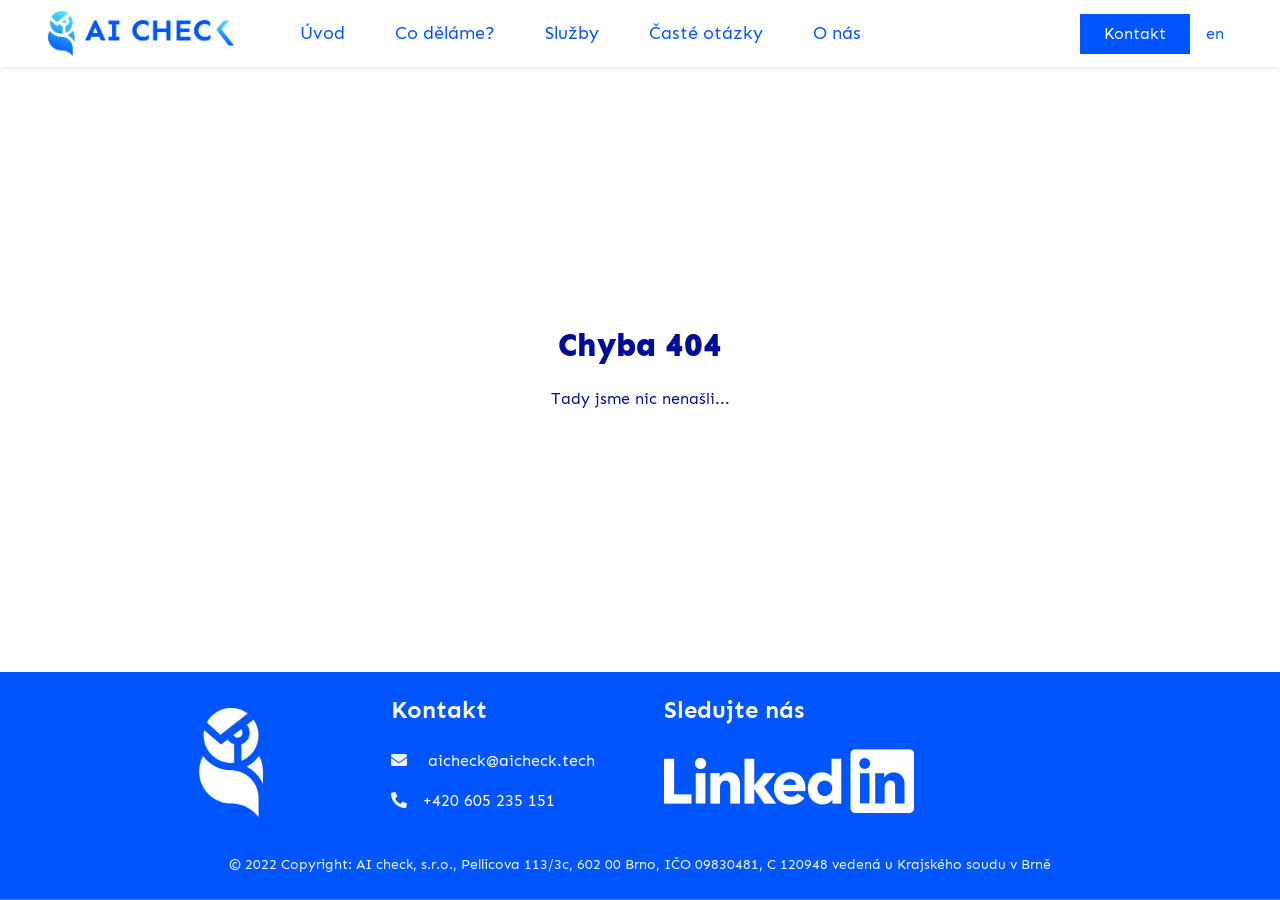
==== about-us/index.html @ f3b7d61b "Initial commit" ====
<!DOCTYPE html>
<html lang="cs">
<head><meta charset="utf-8">
<title>O nás | AI check, s.r.o.</title>
<meta name="viewport" content="width=device-width, initial-scale=1">
<meta name="robots" content="index, follow">
<link rel="icon" href="/img/logomark-blue-icon.png">
<link rel="preconnect" href="https://fonts.googleapis.com">
<link rel="preconnect" href="https://fonts.gstatic.com" crossorigin="">
<link rel="stylesheet" href="https://fonts.googleapis.com/css2?family=Sen&display=swap">
<link rel="stylesheet" href="https://cdnjs.cloudflare.com/ajax/libs/font-awesome/5.10.0/css/all.min.css">
<link rel="stylesheet" href="https://cdn.jsdelivr.net/npm/bootstrap-icons@1.4.1/font/bootstrap-icons.css">
<script src="https://code.jquery.com/jquery-3.4.1.min.js"></script>
<script src="https://cdn.jsdelivr.net/npm/bootstrap@5.0.0/dist/js/bootstrap.bundle.min.js"></script>
<script type="application/ld+json">{"@context":"https://schema.org","@type":"Organization","address":{"@type":"PostalAddress","addressCountry":"CZ","addressLocality":"Brno","postalCode":"60200","streetAddress":"Pellicova 113/3c"},"name":"AI check, s.r.o.","telephone":"(+420) 605 235 151","email":"aicheck(at)aicheck.tech","logo":"https://www.aicheck.tech/img/logotype-gradient.png","url":"https://www.aicheck.tech"}</script>
<meta name="description" content="Náš tým odborníků v oblasti umělé inteligence je tu pro Vás. Naší prioritou je kvalita produktu a spokojenost zákazníků. Neváhejte nás kontaktovat!">
<meta name="keywords" content="aicheck, ai, umělá inteligence, Brno, řešení na míru, chytrá řešení, ai experti, ai česko, nlp, klasifikace, chytré vyhledávání, plánování práce, chatGPT, konzultace">
<meta property="og:title" content="O nás | AI check, s.r.o.">
<meta property="og:url" content="https://www.aicheck.tech/about-us">
<meta property="og:description" content="Náš tým odborníků v oblasti umělé inteligence je tu pro Vás. Naší prioritou je kvalita produktu a spokojenost zákazníků. Neváhejte nás kontaktovat!">
<meta property="og:image" content="https://www.aicheck.tech/img/social_default.png">
<meta property="og:site_name" content="AI check">
<meta property="og:type" content="article">
<meta property="og:locale" content="cs">
<meta property="og:locale:alternate" content="en">
<link rel="alternate" href="https://www.aicheck.tech/en/about-us" hreflang="en">
<link rel="alternate" href="https://www.aicheck.tech/about-us" hreflang="cs">
<link rel="alternate" href="https://www.aicheck.tech/about-us" hreflang="x-default">
<link rel="canonical" href="https://www.aicheck.tech/about-us"><link rel="modulepreload" href="/about-us/_payload.js"><link rel="modulepreload" as="script" crossorigin href="/_nuxt/entry.dab32c89.js"><link rel="preload" as="style" href="/_nuxt/entry.8936b3f0.css"><link rel="modulepreload" as="script" crossorigin href="/_nuxt/default.35b8c9f3.js"><link rel="modulepreload" as="script" crossorigin href="/_nuxt/about-us.42b6129f.js"><link rel="modulepreload" as="script" crossorigin href="/_nuxt/About-us_complexity.699af231.js"><link rel="modulepreload" as="script" crossorigin href="/_nuxt/utils.653a8baa.js"><link rel="prefetch" as="image" type="image/png" href="/_nuxt/Home-page_header_update.458dc062.png"><link rel="prefetch" as="script" crossorigin href="/_nuxt/error-component.93d3ac8a.js"><link rel="prefetch" as="image" type="image/png" href="/_nuxt/logomark-white.18fd0634.png"><link rel="prefetch" as="image" type="image/png" href="/_nuxt/Linkedin-logo_white.6415b60d.png"><link rel="prefetch" as="image" type="image/png" href="/_nuxt/About-us_partnership.b4b7e332.png"><link rel="prefetch" as="image" type="image/png" href="/_nuxt/About-us_long-term.901e02e2.png"><link rel="prefetch" as="image" type="image/png" href="/_nuxt/About-us_easy-solution.39987e9d.png"><link rel="prefetch" as="image" type="image/png" href="/_nuxt/About-us_love-AI.d922a0bd.png"><link rel="prefetch" as="image" type="image/jpeg" href="/_nuxt/ondra_.caae808e.jpg"><link rel="prefetch" as="image" type="image/jpeg" href="/_nuxt/jan_.aabd2ac8.jpg"><link rel="prefetch" as="image" type="image/jpeg" href="/_nuxt/veronika_.83aa22b7.jpg"><link rel="prefetch" as="image" type="image/jpeg" href="/_nuxt/jana_.c5c77970.jpg"><link rel="prefetch" as="image" type="image/png" href="/_nuxt/About-us_complexity.806792c2.png"><link rel="stylesheet" href="/_nuxt/entry.8936b3f0.css"></head>
<body ><div id="__nuxt"><!--[--><div class="container-xxl bg-white p-0 box" id="top"><div><div class="container-xxl position-relative p-0" id="home"><nav class="navbar navbar-expand-lg navbar-light px-4 px-lg-5 py-3 py-lg-0 sticky-top shadow-sm w100"><a href="/" class="navbar-brand p-0"><img src="/img/logotype-gradient.png" alt="AI check Logo"></a><button class="navbar-toggler" type="button" data-bs-toggle="collapse" data-bs-target="#navbarCollapse" id="closeMenuButton"><span class="fa fa-bars"></span></button><div class="collapse navbar-collapse" id="navbarCollapse"><div class="navbar-nav mx-auto py-0"><span class="nav-item nav-link"><a href="/" class="">Úvod</a></span><span class="nav-item nav-link"><a href="/what-we-do" class="">Co děláme?</a></span><span class="nav-item nav-link"><a href="/services" class="">Služby</a></span><span class="nav-item nav-link"><a href="/faq" class="">Časté otázky</a></span><span class="nav-item nav-link"><a aria-current="page" href="/about-us" class="router-link-active router-link-exact-active">O nás</a></span></div><span><a href="/#contact" class="btn btn-sec py-2 px-4 ms-3 me-2 d-none d-lg-block">Kontakt</a></span><!----><a style="cursor:pointer;" class="m-2"> en </a></div></nav></div></div><main id="contentContainer"><!--[--><!--[--><div class="content-header text-center"><div class="container-xxl py-3"><h1 class="p-3 text-secondary animated fadeIn">SEZNAMTE SE S NÁMI</h1><div class="row justify-content-lg-evenly text-l-start"><div class="col-md-6 col-lg-4"><div class="d-inline-flex justify-content-center vert-center text-l-start py-4 ps-3 flex-row-reverse"><div class="p-3"><h6 class="text-secondary">Jan Rygl (CTO)</h6><p class="text-black">Dohlíží na technologické řešení všech zakázek. Je expertem na AI, zejména v oblasti zpracování přirozeného jazyka.</p></div><img src="/_nuxt/jan_.aabd2ac8.jpg" class="profile-pic rounded-circle" alt="Profile"></div></div><div class="col-md-6 col-lg-4"><div class="d-inline-flex justify-content-center vert-center text-l-start py-4 ps-3 flex-md-row-reverse"><div class="p-3"><h6 class="text-secondary">Ondřej Ferdus (CEO)</h6><p class="text-black">Má na starosti obchodní záležitosti, reprezentuje firmu, hledá nové příležitosti a tvoří vize do budoucnosti.</p></div><img src="/_nuxt/ondra_.caae808e.jpg" class="profile-pic rounded-circle" alt="Profile"></div></div></div><div class="row justify-content-md-evenly text-l-start"><div class="col-md-6 col-lg-4"><div class="d-inline-flex justify-content-center vert-center text-l-start py-4 ps-3 flex-row-reverse"><div class="p-3"><h6 class="text-secondary">Veronika Vymětalová Krajcarová (COO)</h6><p class="text-black">Provází projekty klientů celým životním cyklem - od prvního nápadu zákazníka a analýzy přes realizaci až po finišování. Navrhuje zlepšování procesů.</p></div><img src="/_nuxt/veronika_.83aa22b7.jpg" class="profile-pic rounded-circle" alt="Profile"></div></div><div class="col-md-6 col-lg-4"><div class="d-inline-flex justify-content-center vert-center text-l-start py-4 ps-3 flex-md-row-reverse"><div class="p-3"><h6 class="text-secondary">Jana Ryglová (JEDNATELKA)</h6><p class="text-black">Stará se o tým, zaměřuje se na rozvoj a vzdělávání zaměstnanců a řeší administrativu.</p></div><img src="/_nuxt/jana_.c5c77970.jpg" class="profile-pic rounded-circle" alt="Profile"></div></div></div></div><h2 class="p-3 text-secondary animated fadeIn">PROČ S NÁMI DO TOHO JÍT?</h2><div class="container"><div class="row justify-content-md-evenly"><div class="p-5 col-md-5"><img data-wow-delay="0.1s" src="/_nuxt/About-us_partnership.b4b7e332.png" class="move-up icon img-fluid wow fadeIn" alt="icon"><h3 class="text-secondary mt-3">BEREME KLIENTY JAKO PARTNERY</h3><p class="text-black"></p><!----></div><div class="p-5 col-md-5"><img data-wow-delay="0.1s" src="/_nuxt/About-us_long-term.901e02e2.png" class="a-rotate90 icon img-fluid wow fadeIn" alt="icon"><h3 class="text-secondary mt-3">BUDUJEME DLOUHODOBÉ VZTAHY</h3><p class="text-black"></p><!----></div></div><div class="row justify-content-md-evenly"><div class="p-5 col-md-5"><img data-wow-delay="0.1s" src="/_nuxt/About-us_easy-solution.39987e9d.png" class="a-rotate90 icon img-fluid wow fadeIn" alt="icon"><h3 class="text-secondary mt-3">VĚŘÍME V JEDNODUCHOST</h3><p class="text-black"></p><!----></div><div class="p-5 col-md-5"><img data-wow-delay="0.1s" src="/_nuxt/About-us_complexity.806792c2.png" class="a-rotate90 icon img-fluid wow fadeIn" alt="icon"><h3 class="text-secondary mt-3">PRACUJEME KOMPLEXNĚ</h3><p class="text-black"></p><!----></div></div><div class=""><div class="row justify-content-md-center"><div class="p-5 col-md-4"><img data-wow-delay="0.1s" src="/_nuxt/About-us_love-AI.d922a0bd.png" class="move-front icon img-fluid wow fadeIn" alt="icon"><h3 class="text-secondary mt-3">AI NÁS BAVÍ</h3><p class="text-black"></p><!----></div></div></div></div><div class="bg-nblue text-white"><div class="container"><div class="row justify-content-center"><div class="col-10 py-5"><h5 class="text-white">KARIÉRA</h5><p class="">Zajímá tě práce v našem AI studiu? Sleduješ nové trendy v AI a zpracování přirozeného jazyka? Kreativita, zodpovědnost a samostatnost ti nejsou cizí? Ozvi se nám. Nabízíme zkrácené i plné úvazky.</p><a href="/#contact" class="btn btn-pri py-sm-3 px-4 px-sm-5 animated fadeIn">Kontaktuj nás</a></div></div></div></div></div><!--]--><!--]--></main><div><div class="container-fluid bg-primary text-light footer fadeIn" data-wow-delay="0.1s"><div class="container pt-4 px-lg-5 text-lg-start"><div class="row g-5"><div class="col-md-6 col-lg-3 flex-center"><img src="/_nuxt/logomark-white.18fd0634.png" style="width:4rem;" alt="AI check logo mark"></div><div class="col-md-6 col-lg-3"><h4 class="text-white mb-4">Kontakt</h4><address><p class="fw-bold"><i class="fa fa-envelope me-3"></i><a class="text-white" href="mailto:aicheck@aicheck.tech"> aicheck@aicheck.tech</a></p><p class="fw-bold"><i class="fa fa-phone-alt me-3"></i><a class="text-white" href="tel:+420 605 235 151">+420 605 235 151</a></p></address></div><div class="col-md-6 col-lg-3"><h4 class="text-white mb-4">Sledujte nás</h4><div class=""><a href="https://cz.linkedin.com/company/aichecktech" target="_blank" rel="noopener noreferrer"><img class="fab fa-linkedin-in" src="/_nuxt/Linkedin-logo_white.6415b60d.png" style="height:4rem;"></a></div></div></div></div><div class="container px-lg-5 text-center"><div class="copyright"><div class="text-center mb-3 mb-md-0"> © <span class="fw-bold">2022 Copyright:</span> AI check, s.r.o., Pellicova 113/3c, 602 00 Brno, IČO 09830481, C 120948 vedená u Krajského soudu v Brně</div></div></div></div></div></div><!--]--></div><script type="module">import p from "/about-us/_payload.js";window.__NUXT__={...p,...({state:{},_errors:{},serverRendered:true,config:{public:{},app:{baseURL:"\u002F",buildAssetsDir:"\u002F_nuxt\u002F",cdnURL:""}},prerenderedAt:1685008598873})}</script><script type="module" src="/_nuxt/entry.dab32c89.js" crossorigin></script><script type="module" src="/_nuxt/default.35b8c9f3.js" crossorigin></script><script type="module" src="/_nuxt/about-us.42b6129f.js" crossorigin></script></body>
</html>
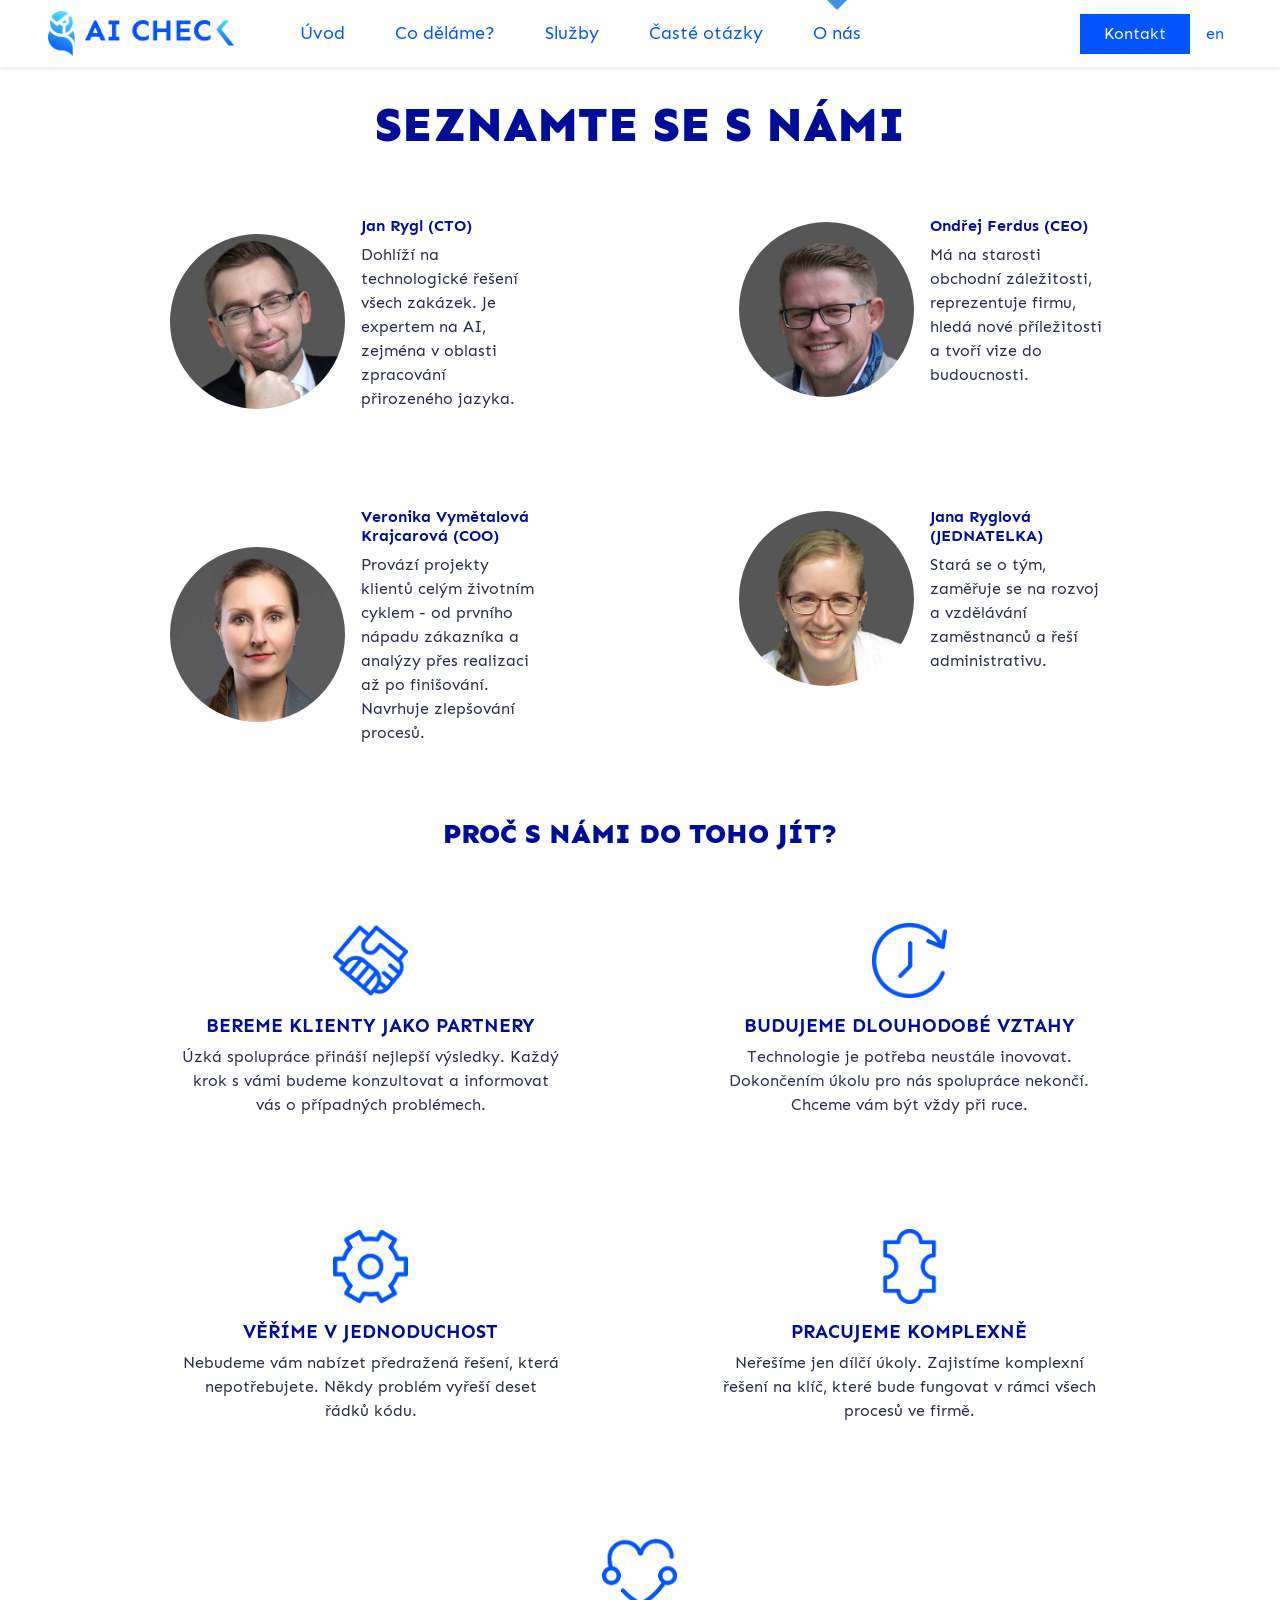
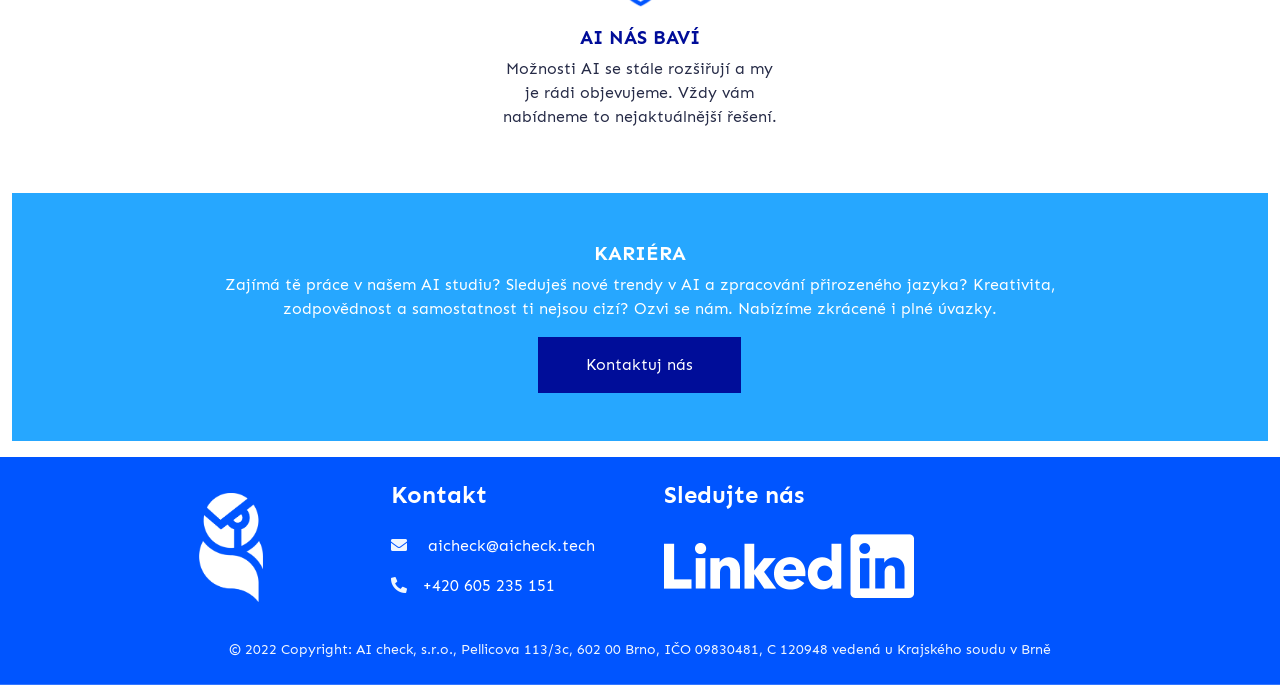
==== commit 9336e89a: "Chore: Rebuild for github pages" ====
--- a/about-us/index.html
+++ b/about-us/index.html
@@ -1,12 +1,13 @@
 <!DOCTYPE html>
 <html lang="cs">
-<head><meta charset="utf-8">
+<head>
+<meta charset="utf-8">
 <title>O nás | AI check, s.r.o.</title>
 <meta name="viewport" content="width=device-width, initial-scale=1">
 <meta name="robots" content="index, follow">
 <link rel="icon" href="/img/logomark-blue-icon.png">
 <link rel="preconnect" href="https://fonts.googleapis.com">
-<link rel="preconnect" href="https://fonts.gstatic.com" crossorigin="">
+<link rel="preconnect" href="https://fonts.gstatic.com" crossorigin>
 <link rel="stylesheet" href="https://fonts.googleapis.com/css2?family=Sen&display=swap">
 <link rel="stylesheet" href="https://cdnjs.cloudflare.com/ajax/libs/font-awesome/5.10.0/css/all.min.css">
 <link rel="stylesheet" href="https://cdn.jsdelivr.net/npm/bootstrap-icons@1.4.1/font/bootstrap-icons.css">
@@ -26,6 +27,157 @@
 <link rel="alternate" href="https://www.aicheck.tech/en/about-us" hreflang="en">
 <link rel="alternate" href="https://www.aicheck.tech/about-us" hreflang="cs">
 <link rel="alternate" href="https://www.aicheck.tech/about-us" hreflang="x-default">
-<link rel="canonical" href="https://www.aicheck.tech/about-us"><link rel="modulepreload" href="/about-us/_payload.js"><link rel="modulepreload" as="script" crossorigin href="/_nuxt/entry.dab32c89.js"><link rel="preload" as="style" href="/_nuxt/entry.8936b3f0.css"><link rel="modulepreload" as="script" crossorigin href="/_nuxt/default.35b8c9f3.js"><link rel="modulepreload" as="script" crossorigin href="/_nuxt/about-us.42b6129f.js"><link rel="modulepreload" as="script" crossorigin href="/_nuxt/About-us_complexity.699af231.js"><link rel="modulepreload" as="script" crossorigin href="/_nuxt/utils.653a8baa.js"><link rel="prefetch" as="image" type="image/png" href="/_nuxt/Home-page_header_update.458dc062.png"><link rel="prefetch" as="script" crossorigin href="/_nuxt/error-component.93d3ac8a.js"><link rel="prefetch" as="image" type="image/png" href="/_nuxt/logomark-white.18fd0634.png"><link rel="prefetch" as="image" type="image/png" href="/_nuxt/Linkedin-logo_white.6415b60d.png"><link rel="prefetch" as="image" type="image/png" href="/_nuxt/About-us_partnership.b4b7e332.png"><link rel="prefetch" as="image" type="image/png" href="/_nuxt/About-us_long-term.901e02e2.png"><link rel="prefetch" as="image" type="image/png" href="/_nuxt/About-us_easy-solution.39987e9d.png"><link rel="prefetch" as="image" type="image/png" href="/_nuxt/About-us_love-AI.d922a0bd.png"><link rel="prefetch" as="image" type="image/jpeg" href="/_nuxt/ondra_.caae808e.jpg"><link rel="prefetch" as="image" type="image/jpeg" href="/_nuxt/jan_.aabd2ac8.jpg"><link rel="prefetch" as="image" type="image/jpeg" href="/_nuxt/veronika_.83aa22b7.jpg"><link rel="prefetch" as="image" type="image/jpeg" href="/_nuxt/jana_.c5c77970.jpg"><link rel="prefetch" as="image" type="image/png" href="/_nuxt/About-us_complexity.806792c2.png"><link rel="stylesheet" href="/_nuxt/entry.8936b3f0.css"></head>
-<body ><div id="__nuxt"><!--[--><div class="container-xxl bg-white p-0 box" id="top"><div><div class="container-xxl position-relative p-0" id="home"><nav class="navbar navbar-expand-lg navbar-light px-4 px-lg-5 py-3 py-lg-0 sticky-top shadow-sm w100"><a href="/" class="navbar-brand p-0"><img src="/img/logotype-gradient.png" alt="AI check Logo"></a><button class="navbar-toggler" type="button" data-bs-toggle="collapse" data-bs-target="#navbarCollapse" id="closeMenuButton"><span class="fa fa-bars"></span></button><div class="collapse navbar-collapse" id="navbarCollapse"><div class="navbar-nav mx-auto py-0"><span class="nav-item nav-link"><a href="/" class="">Úvod</a></span><span class="nav-item nav-link"><a href="/what-we-do" class="">Co děláme?</a></span><span class="nav-item nav-link"><a href="/services" class="">Služby</a></span><span class="nav-item nav-link"><a href="/faq" class="">Časté otázky</a></span><span class="nav-item nav-link"><a aria-current="page" href="/about-us" class="router-link-active router-link-exact-active">O nás</a></span></div><span><a href="/#contact" class="btn btn-sec py-2 px-4 ms-3 me-2 d-none d-lg-block">Kontakt</a></span><!----><a style="cursor:pointer;" class="m-2"> en </a></div></nav></div></div><main id="contentContainer"><!--[--><!--[--><div class="content-header text-center"><div class="container-xxl py-3"><h1 class="p-3 text-secondary animated fadeIn">SEZNAMTE SE S NÁMI</h1><div class="row justify-content-lg-evenly text-l-start"><div class="col-md-6 col-lg-4"><div class="d-inline-flex justify-content-center vert-center text-l-start py-4 ps-3 flex-row-reverse"><div class="p-3"><h6 class="text-secondary">Jan Rygl (CTO)</h6><p class="text-black">Dohlíží na technologické řešení všech zakázek. Je expertem na AI, zejména v oblasti zpracování přirozeného jazyka.</p></div><img src="/_nuxt/jan_.aabd2ac8.jpg" class="profile-pic rounded-circle" alt="Profile"></div></div><div class="col-md-6 col-lg-4"><div class="d-inline-flex justify-content-center vert-center text-l-start py-4 ps-3 flex-md-row-reverse"><div class="p-3"><h6 class="text-secondary">Ondřej Ferdus (CEO)</h6><p class="text-black">Má na starosti obchodní záležitosti, reprezentuje firmu, hledá nové příležitosti a tvoří vize do budoucnosti.</p></div><img src="/_nuxt/ondra_.caae808e.jpg" class="profile-pic rounded-circle" alt="Profile"></div></div></div><div class="row justify-content-md-evenly text-l-start"><div class="col-md-6 col-lg-4"><div class="d-inline-flex justify-content-center vert-center text-l-start py-4 ps-3 flex-row-reverse"><div class="p-3"><h6 class="text-secondary">Veronika Vymětalová Krajcarová (COO)</h6><p class="text-black">Provází projekty klientů celým životním cyklem - od prvního nápadu zákazníka a analýzy přes realizaci až po finišování. Navrhuje zlepšování procesů.</p></div><img src="/_nuxt/veronika_.83aa22b7.jpg" class="profile-pic rounded-circle" alt="Profile"></div></div><div class="col-md-6 col-lg-4"><div class="d-inline-flex justify-content-center vert-center text-l-start py-4 ps-3 flex-md-row-reverse"><div class="p-3"><h6 class="text-secondary">Jana Ryglová (JEDNATELKA)</h6><p class="text-black">Stará se o tým, zaměřuje se na rozvoj a vzdělávání zaměstnanců a řeší administrativu.</p></div><img src="/_nuxt/jana_.c5c77970.jpg" class="profile-pic rounded-circle" alt="Profile"></div></div></div></div><h2 class="p-3 text-secondary animated fadeIn">PROČ S NÁMI DO TOHO JÍT?</h2><div class="container"><div class="row justify-content-md-evenly"><div class="p-5 col-md-5"><img data-wow-delay="0.1s" src="/_nuxt/About-us_partnership.b4b7e332.png" class="move-up icon img-fluid wow fadeIn" alt="icon"><h3 class="text-secondary mt-3">BEREME KLIENTY JAKO PARTNERY</h3><p class="text-black"></p><!----></div><div class="p-5 col-md-5"><img data-wow-delay="0.1s" src="/_nuxt/About-us_long-term.901e02e2.png" class="a-rotate90 icon img-fluid wow fadeIn" alt="icon"><h3 class="text-secondary mt-3">BUDUJEME DLOUHODOBÉ VZTAHY</h3><p class="text-black"></p><!----></div></div><div class="row justify-content-md-evenly"><div class="p-5 col-md-5"><img data-wow-delay="0.1s" src="/_nuxt/About-us_easy-solution.39987e9d.png" class="a-rotate90 icon img-fluid wow fadeIn" alt="icon"><h3 class="text-secondary mt-3">VĚŘÍME V JEDNODUCHOST</h3><p class="text-black"></p><!----></div><div class="p-5 col-md-5"><img data-wow-delay="0.1s" src="/_nuxt/About-us_complexity.806792c2.png" class="a-rotate90 icon img-fluid wow fadeIn" alt="icon"><h3 class="text-secondary mt-3">PRACUJEME KOMPLEXNĚ</h3><p class="text-black"></p><!----></div></div><div class=""><div class="row justify-content-md-center"><div class="p-5 col-md-4"><img data-wow-delay="0.1s" src="/_nuxt/About-us_love-AI.d922a0bd.png" class="move-front icon img-fluid wow fadeIn" alt="icon"><h3 class="text-secondary mt-3">AI NÁS BAVÍ</h3><p class="text-black"></p><!----></div></div></div></div><div class="bg-nblue text-white"><div class="container"><div class="row justify-content-center"><div class="col-10 py-5"><h5 class="text-white">KARIÉRA</h5><p class="">Zajímá tě práce v našem AI studiu? Sleduješ nové trendy v AI a zpracování přirozeného jazyka? Kreativita, zodpovědnost a samostatnost ti nejsou cizí? Ozvi se nám. Nabízíme zkrácené i plné úvazky.</p><a href="/#contact" class="btn btn-pri py-sm-3 px-4 px-sm-5 animated fadeIn">Kontaktuj nás</a></div></div></div></div></div><!--]--><!--]--></main><div><div class="container-fluid bg-primary text-light footer fadeIn" data-wow-delay="0.1s"><div class="container pt-4 px-lg-5 text-lg-start"><div class="row g-5"><div class="col-md-6 col-lg-3 flex-center"><img src="/_nuxt/logomark-white.18fd0634.png" style="width:4rem;" alt="AI check logo mark"></div><div class="col-md-6 col-lg-3"><h4 class="text-white mb-4">Kontakt</h4><address><p class="fw-bold"><i class="fa fa-envelope me-3"></i><a class="text-white" href="mailto:aicheck@aicheck.tech"> aicheck@aicheck.tech</a></p><p class="fw-bold"><i class="fa fa-phone-alt me-3"></i><a class="text-white" href="tel:+420 605 235 151">+420 605 235 151</a></p></address></div><div class="col-md-6 col-lg-3"><h4 class="text-white mb-4">Sledujte nás</h4><div class=""><a href="https://cz.linkedin.com/company/aichecktech" target="_blank" rel="noopener noreferrer"><img class="fab fa-linkedin-in" src="/_nuxt/Linkedin-logo_white.6415b60d.png" style="height:4rem;"></a></div></div></div></div><div class="container px-lg-5 text-center"><div class="copyright"><div class="text-center mb-3 mb-md-0"> © <span class="fw-bold">2022 Copyright:</span> AI check, s.r.o., Pellicova 113/3c, 602 00 Brno, IČO 09830481, C 120948 vedená u Krajského soudu v Brně</div></div></div></div></div></div><!--]--></div><script type="module">import p from "/about-us/_payload.js";window.__NUXT__={...p,...({state:{},_errors:{},serverRendered:true,config:{public:{},app:{baseURL:"\u002F",buildAssetsDir:"\u002F_nuxt\u002F",cdnURL:""}},prerenderedAt:1685008598873})}</script><script type="module" src="/_nuxt/entry.dab32c89.js" crossorigin></script><script type="module" src="/_nuxt/default.35b8c9f3.js" crossorigin></script><script type="module" src="/_nuxt/about-us.42b6129f.js" crossorigin></script></body>
-</html>+<link rel="canonical" href="https://www.aicheck.tech/about-us">
+<link rel="stylesheet" href="/css/style.css">
+</head>
+<body>
+<div class="container-xxl bg-white p-0 box" id="top">
+  <div>
+    <div class="container-xxl position-relative p-0" id="home">
+      <nav class="navbar navbar-expand-lg navbar-light px-4 px-lg-5 py-3 py-lg-0 sticky-top shadow-sm w100">
+        <a href="/" class="navbar-brand p-0"><img src="/img/logotype-gradient.png" alt="AI check Logo"></a>
+        <button class="navbar-toggler" type="button" data-bs-toggle="collapse" data-bs-target="#navbarCollapse" id="closeMenuButton"><span class="fa fa-bars"></span></button>
+        <div class="collapse navbar-collapse" id="navbarCollapse">
+          <div class="navbar-nav mx-auto py-0">
+            <span class="nav-item nav-link"><a href="/">Úvod</a></span>
+            <span class="nav-item nav-link"><a href="/what-we-do">Co děláme?</a></span>
+            <span class="nav-item nav-link"><a href="/services">Služby</a></span>
+            <span class="nav-item nav-link"><a href="/faq">Časté otázky</a></span>
+            <span class="active nav-item nav-link"><a href="/about-us">O nás</a></span>
+          </div>
+          <span><a href="/#contact" class="btn btn-sec py-2 px-4 ms-3 me-2 d-none d-lg-block">Kontakt</a></span>
+          <a href="/en/about-us" class="m-2"> en </a>
+        </div>
+      </nav>
+    </div>
+  </div>
+  <main id="contentContainer">
+    <div class="content-header text-center">
+      <div class="container-xxl py-3">
+        <h1 class="p-3 text-secondary animated fadeIn">SEZNAMTE SE S NÁMI</h1>
+        <div class="row justify-content-lg-evenly text-l-start">
+          <div class="col-md-6 col-lg-4">
+            <div class="d-inline-flex justify-content-center vert-center text-l-start py-4 ps-3 flex-row-reverse">
+              <div class="p-3">
+                <h6 class="text-secondary">Jan Rygl (CTO)</h6>
+                <p class="text-black">Dohlíží na technologické řešení všech zakázek. Je expertem na AI, zejména v oblasti zpracování přirozeného jazyka.</p>
+              </div>
+              <img src="/img/team-jan.jpg" class="profile-pic rounded-circle" alt="Profile">
+            </div>
+          </div>
+          <div class="col-md-6 col-lg-4">
+            <div class="d-inline-flex justify-content-center vert-center text-l-start py-4 ps-3 flex-md-row-reverse">
+              <div class="p-3">
+                <h6 class="text-secondary">Ondřej Ferdus (CEO)</h6>
+                <p class="text-black">Má na starosti obchodní záležitosti, reprezentuje firmu, hledá nové příležitosti a tvoří vize do budoucnosti.</p>
+              </div>
+              <img src="/img/team-ondra.jpg" class="profile-pic rounded-circle" alt="Profile">
+            </div>
+          </div>
+        </div>
+        <div class="row justify-content-md-evenly text-l-start">
+          <div class="col-md-6 col-lg-4">
+            <div class="d-inline-flex justify-content-center vert-center text-l-start py-4 ps-3 flex-row-reverse">
+              <div class="p-3">
+                <h6 class="text-secondary">Veronika Vymětalová Krajcarová (COO)</h6>
+                <p class="text-black">Provází projekty klientů celým životním cyklem - od prvního nápadu zákazníka a analýzy přes realizaci až po finišování. Navrhuje zlepšování procesů.</p>
+              </div>
+              <img src="/img/team-veronika.jpg" class="profile-pic rounded-circle" alt="Profile">
+            </div>
+          </div>
+          <div class="col-md-6 col-lg-4">
+            <div class="d-inline-flex justify-content-center vert-center text-l-start py-4 ps-3 flex-md-row-reverse">
+              <div class="p-3">
+                <h6 class="text-secondary">Jana Ryglová (JEDNATELKA)</h6>
+                <p class="text-black">Stará se o tým, zaměřuje se na rozvoj a vzdělávání zaměstnanců a řeší administrativu.</p>
+              </div>
+              <img src="/img/team-jana.jpg" class="profile-pic rounded-circle" alt="Profile">
+            </div>
+          </div>
+        </div>
+        <h2 class="p-3 text-secondary animated fadeIn">PROČ S NÁMI DO TOHO JÍT?</h2>
+        <div class="container">
+          <div class="row justify-content-md-evenly">
+            <div class="p-5 col-md-5">
+              <img data-wow-delay="0.1s" src="/img/about-us-partnership.png" class="move-up icon img-fluid wow fadeIn" alt="icon">
+              <h3 class="text-secondary mt-3">BEREME KLIENTY JAKO PARTNERY</h3>
+              <p class="text-black">Úzká spolupráce přináší nejlepší výsledky. Každý krok s vámi budeme konzultovat a informovat vás o případných problémech.</p>
+            </div>
+            <div class="p-5 col-md-5">
+              <img data-wow-delay="0.1s" src="/img/about-us-long-term.png" class="a-rotate90 icon img-fluid wow fadeIn" alt="icon">
+              <h3 class="text-secondary mt-3">BUDUJEME DLOUHODOBÉ VZTAHY</h3>
+              <p class="text-black">Technologie je potřeba neustále inovovat. Dokončením úkolu pro nás spolupráce nekončí. Chceme vám být vždy při ruce.</p>
+            </div>
+          </div>
+          <div class="row justify-content-md-evenly">
+            <div class="p-5 col-md-5">
+              <img data-wow-delay="0.1s" src="/img/about-us-easy-solution.png" class="a-rotate90 icon img-fluid wow fadeIn" alt="icon">
+              <h3 class="text-secondary mt-3">VĚŘÍME V JEDNODUCHOST</h3>
+              <p class="text-black">Nebudeme vám nabízet předražená řešení, která nepotřebujete. Někdy problém vyřeší deset řádků kódu.</p>
+            </div>
+            <div class="p-5 col-md-5">
+              <img data-wow-delay="0.1s" src="/img/about-us-complexity.png" class="a-rotate90 icon img-fluid wow fadeIn" alt="icon">
+              <h3 class="text-secondary mt-3">PRACUJEME KOMPLEXNĚ</h3>
+              <p class="text-black">Neřešíme jen dílčí úkoly. Zajistíme komplexní řešení na klíč, které bude fungovat v rámci všech procesů ve firmě.</p>
+            </div>
+          </div>
+          <div>
+            <div class="row justify-content-md-center">
+              <div class="p-5 col-md-4">
+                <img data-wow-delay="0.1s" src="/img/about-us-love-ai.png" class="move-front icon img-fluid wow fadeIn" alt="icon">
+                <h3 class="text-secondary mt-3">AI NÁS BAVÍ</h3>
+                <p class="text-black">Možnosti AI se stále rozšiřují a my je rádi objevujeme. Vždy vám nabídneme to nejaktuálnější řešení.</p>
+              </div>
+            </div>
+          </div>
+        </div>
+        <div class="bg-nblue text-white">
+          <div class="container">
+            <div class="row justify-content-center">
+              <div class="col-10 py-5">
+                <h5 class="text-white">KARIÉRA</h5>
+                <p>Zajímá tě práce v našem AI studiu? Sleduješ nové trendy v AI a zpracování přirozeného jazyka? Kreativita, zodpovědnost a samostatnost ti nejsou cizí? Ozvi se nám. Nabízíme zkrácené i plné úvazky.</p>
+                <a href="/#contact" class="btn btn-pri py-sm-3 px-4 px-sm-5 animated fadeIn">Kontaktuj nás</a>
+              </div>
+            </div>
+          </div>
+        </div>
+      </div>
+    </div>
+  </main>
+  <div>
+    <div class="container-fluid bg-primary text-light footer fadeIn" data-wow-delay="0.1s">
+      <div class="container pt-4 px-lg-5 text-lg-start">
+        <div class="row g-5">
+          <div class="col-md-6 col-lg-3 flex-center">
+            <img src="/img/logomark-white.png" style="width:4rem;" alt="AI check logo mark">
+          </div>
+          <div class="col-md-6 col-lg-3">
+            <h4 class="text-white mb-4">Kontakt</h4>
+            <address>
+              <p class="fw-bold"><i class="fa fa-envelope me-3"></i><a class="text-white" href="mailto:aicheck@aicheck.tech"> aicheck@aicheck.tech</a></p>
+              <p class="fw-bold"><i class="fa fa-phone-alt me-3"></i><a class="text-white" href="tel:+420605235151">+420 605 235 151</a></p>
+            </address>
+          </div>
+          <div class="col-md-6 col-lg-3">
+            <h4 class="text-white mb-4">Sledujte nás</h4>
+            <div>
+              <a href="https://cz.linkedin.com/company/aichecktech" target="_blank" rel="noopener noreferrer">
+                <img class="fab fa-linkedin-in" src="/img/linkedin-logo-white.png" style="height:4rem;">
+              </a>
+            </div>
+          </div>
+        </div>
+      </div>
+      <div class="container px-lg-5 text-center">
+        <div class="copyright">
+          <div class="text-center mb-3 mb-md-0"> © <span class="fw-bold">2022 Copyright:</span> AI check, s.r.o., Pellicova 113/3c, 602 00 Brno, IČO 09830481, C 120948 vedená u Krajského soudu v Brně</div>
+        </div>
+      </div>
+    </div>
+  </div>
+</div>
+<script src="/js/wow.min.js"></script>
+<script>new WOW().init();</script>
+</body>
+</html>
